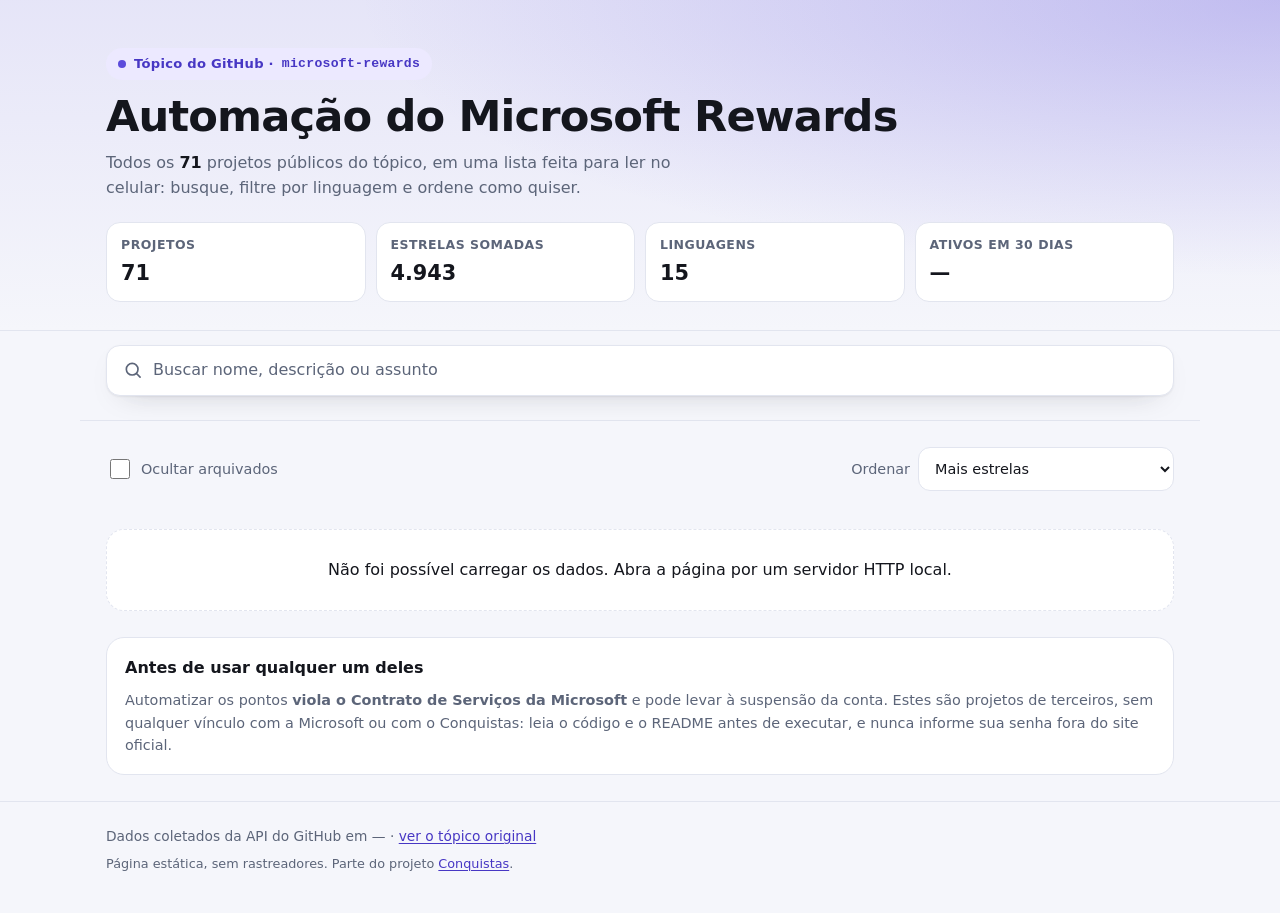
==== docs/index.html @ 49b172ff "feat(site): página mobile-first com os 71 projetos do tópico microsoft-rewards - lista completa com " ====
<!doctype html>
<html lang="pt-BR">
  <head>
    <meta charset="utf-8" />
    <meta name="viewport" content="width=device-width, initial-scale=1, viewport-fit=cover" />
    <meta name="color-scheme" content="light dark" />
    <meta name="theme-color" content="#5b4bdb" media="(prefers-color-scheme: light)" />
    <meta name="theme-color" content="#0e1017" media="(prefers-color-scheme: dark)" />
    <title>Microsoft Rewards no GitHub — 71 projetos para explorar</title>
    <meta
      name="description"
      content="Lista completa e pesquisável dos projetos públicos do tópico microsoft-rewards no GitHub. Filtre por linguagem, ordene por estrelas ou atualização e abra no celular."
    />
    <link rel="stylesheet" href="styles.css" />
    <link rel="icon" href="data:image/svg+xml,%3Csvg xmlns='http://www.w3.org/2000/svg' viewBox='0 0 100 100'%3E%3Ctext y='.9em' font-size='90'%3E%E2%AD%90%3C/text%3E%3C/svg%3E" />
  </head>
  <body>
    <a class="skip" href="#lista">Pular para a lista</a>

    <header class="hero">
      <div class="wrap">
        <p class="eyebrow">
          <span class="dot" aria-hidden="true"></span>
          Tópico do GitHub · <code>microsoft-rewards</code>
        </p>
        <h1>Automação do Microsoft&nbsp;Rewards</h1>
        <p class="lede">
          Todos os <strong id="repoTotal">71</strong> projetos públicos do tópico, em uma lista
          feita para ler no celular: busque, filtre por linguagem e ordene como quiser.
        </p>
        <dl class="stats" id="stats">
          <div><dt>Projetos</dt><dd id="statRepos">71</dd></div>
          <div><dt>Estrelas somadas</dt><dd id="statStars">4.943</dd></div>
          <div><dt>Linguagens</dt><dd id="statLangs">15</dd></div>
          <div><dt>Ativos em 30 dias</dt><dd id="statActive">—</dd></div>
        </dl>
      </div>
    </header>

    <main class="wrap">
      <section class="toolbar" aria-label="Busca e filtros">
        <label class="search" for="q">
          <svg viewBox="0 0 24 24" aria-hidden="true" class="icon">
            <circle cx="11" cy="11" r="7" />
            <path d="m16.5 16.5 4 4" />
          </svg>
          <input
            id="q"
            type="search"
            inputmode="search"
            autocomplete="off"
            placeholder="Buscar nome, descrição ou assunto"
            aria-describedby="count"
          />
        </label>

        <div class="chips" id="langChips" role="group" aria-label="Filtrar por linguagem"></div>
      </section>

      <section class="listhead" aria-label="Resultado e ordenação">
        <p id="count" class="count" aria-live="polite"></p>
        <div class="listhead-actions">
          <label class="toggle">
            <input type="checkbox" id="hideArchived" />
            <span>Ocultar arquivados</span>
          </label>
          <label class="sort">
            <span class="sort-label">Ordenar</span>
            <select id="sort">
              <option value="stars">Mais estrelas</option>
              <option value="updated">Atualizados há menos tempo</option>
              <option value="forks">Mais forks</option>
              <option value="name">Nome (A–Z)</option>
            </select>
          </label>
        </div>
      </section>

      <section id="lista" class="grid" aria-label="Repositórios"></section>

      <div id="empty" class="empty" hidden>
        <p class="empty-title">Nada encontrado com esses filtros.</p>
        <p class="empty-text">Tente outra palavra ou limpe os filtros para ver os 71 projetos.</p>
        <button type="button" id="clearFilters" class="btn">Limpar filtros</button>
      </div>

      <aside class="notice">
        <h2>Antes de usar qualquer um deles</h2>
        <p>
          Automatizar os pontos <strong>viola o Contrato de Serviços da Microsoft</strong> e pode
          levar à suspensão da conta. Estes são projetos de terceiros, sem qualquer vínculo com a
          Microsoft ou com o Conquistas: leia o código e o README antes de executar, e nunca informe
          sua senha fora do site oficial.
        </p>
      </aside>
    </main>

    <footer class="footer">
      <div class="wrap">
        <p>
          Dados coletados da API do GitHub em <time id="generatedAt">—</time> ·
          <a href="https://github.com/topics/microsoft-rewards" target="_blank" rel="noopener"
            >ver o tópico original</a
          >
        </p>
        <p class="footer-small">
          Página estática, sem rastreadores. Parte do projeto
          <a href="https://github.com/Sr-agente208/Conquistas-" target="_blank" rel="noopener"
            >Conquistas</a
          >.
        </p>
      </div>
    </footer>

    <script src="data/repos.js"></script>
    <script src="app.js"></script>
  </body>
</html>
---- docs/styles.css ----
/* ------------------------------------------------------------------ *
 * Conquistas — lista do tópico microsoft-rewards
 * Mobile-first, sem dependências, tema claro/escuro automático.
 * ------------------------------------------------------------------ */

:root {
  --bg: #f5f6fb;
  --surface: #ffffff;
  --surface-2: #eef0f7;
  --text: #14161d;
  --muted: #5c6579;
  --border: #e2e5ef;
  --accent: #5b4bdb;
  --accent-strong: #4737c4;
  --accent-soft: #ece9ff;
  --star: #c98a00;
  --danger-bg: #fdeaea;
  --danger-text: #9d2020;
  --shadow: 0 1px 2px rgb(20 22 29 / 6%), 0 10px 30px -18px rgb(20 22 29 / 35%);
  --radius: 18px;
  --wrap: 1120px;
}

@media (prefers-color-scheme: dark) {
  :root {
    --bg: #0d0f16;
    --surface: #161a24;
    --surface-2: #1e2330;
    --text: #eef1f7;
    --muted: #a2aabd;
    --border: #272d3c;
    --accent: #ab9dff;
    --accent-strong: #c3b8ff;
    --accent-soft: #242046;
    --star: #f0c05a;
    --danger-bg: #3a1d1d;
    --danger-text: #ffb4b4;
    --shadow: 0 1px 2px rgb(0 0 0 / 40%), 0 18px 40px -24px rgb(0 0 0 / 70%);
  }
}

*,
*::before,
*::after {
  box-sizing: border-box;
}

/* O atributo hidden precisa vencer display:grid/flex declarados adiante. */
[hidden] {
  display: none !important;
}

html {
  -webkit-text-size-adjust: 100%;
  scroll-behavior: smooth;
}

body {
  margin: 0;
  background: var(--bg);
  color: var(--text);
  font-family: system-ui, -apple-system, "Segoe UI", Roboto, "Helvetica Neue", Arial, sans-serif;
  font-size: 16px;
  line-height: 1.55;
  -webkit-font-smoothing: antialiased;
}

a {
  color: var(--accent-strong);
  text-underline-offset: 2px;
}

.wrap {
  width: 100%;
  max-width: var(--wrap);
  margin-inline: auto;
  padding-inline: 18px;
}

.skip {
  position: absolute;
  left: -999px;
  top: 8px;
  padding: 10px 16px;
  background: var(--surface);
  border-radius: 10px;
  z-index: 50;
}
.skip:focus {
  left: 12px;
}

:focus-visible {
  outline: 3px solid var(--accent);
  outline-offset: 2px;
  border-radius: 8px;
}

/* ---------------- hero ---------------- */
.hero {
  background:
    radial-gradient(120% 140% at 100% 0%, color-mix(in srgb, var(--accent) 26%, transparent), transparent 60%),
    linear-gradient(180deg, color-mix(in srgb, var(--accent) 10%, var(--bg)), var(--bg));
  padding: 34px 0 22px;
  border-bottom: 1px solid var(--border);
}

.eyebrow {
  display: inline-flex;
  align-items: center;
  gap: 8px;
  margin: 0 0 12px;
  padding: 6px 12px;
  font-size: 0.82rem;
  font-weight: 600;
  letter-spacing: 0.02em;
  color: var(--accent-strong);
  background: var(--accent-soft);
  border-radius: 999px;
}

.eyebrow code {
  font-size: 0.82rem;
  font-family: ui-monospace, SFMono-Regular, Menlo, Consolas, monospace;
}

.eyebrow .dot {
  width: 8px;
  height: 8px;
  border-radius: 50%;
  background: var(--accent);
}

.hero h1 {
  margin: 0 0 10px;
  font-size: clamp(1.75rem, 6vw, 2.7rem);
  line-height: 1.12;
  letter-spacing: -0.02em;
}

.lede {
  margin: 0;
  max-width: 58ch;
  color: var(--muted);
  font-size: 1rem;
}

.lede strong {
  color: var(--text);
}

.stats {
  display: grid;
  grid-template-columns: repeat(2, minmax(0, 1fr));
  gap: 10px;
  margin: 22px 0 0;
}

.stats > div {
  background: var(--surface);
  border: 1px solid var(--border);
  border-radius: 14px;
  padding: 12px 14px;
}

.stats dt {
  font-size: 0.78rem;
  font-weight: 600;
  text-transform: uppercase;
  letter-spacing: 0.04em;
  color: var(--muted);
}

.stats dd {
  margin: 2px 0 0;
  font-size: 1.3rem;
  font-weight: 700;
  font-variant-numeric: tabular-nums;
}

/* ---------------- toolbar ---------------- */
.toolbar {
  position: sticky;
  top: 0;
  z-index: 20;
  display: grid;
  gap: 10px;
  padding: 12px 0 10px;
  margin-inline: -18px;
  padding-inline: 18px;
  background: color-mix(in srgb, var(--bg) 88%, transparent);
  backdrop-filter: blur(12px);
  -webkit-backdrop-filter: blur(12px);
  border-bottom: 1px solid var(--border);
}

.search {
  display: flex;
  align-items: center;
  gap: 10px;
  min-height: 50px;
  padding: 0 16px;
  background: var(--surface);
  border: 1px solid var(--border);
  border-radius: 14px;
  box-shadow: var(--shadow);
}

.search:focus-within {
  border-color: var(--accent);
  outline: 3px solid color-mix(in srgb, var(--accent) 25%, transparent);
}

.icon {
  width: 20px;
  height: 20px;
  flex: none;
  fill: none;
  stroke: var(--muted);
  stroke-width: 2;
  stroke-linecap: round;
}

.search input {
  flex: 1;
  min-width: 0;
  border: 0;
  background: transparent;
  color: var(--text);
  font: inherit;
  padding: 12px 0;
}
.search input::placeholder {
  color: var(--muted);
}
.search input:focus {
  outline: none;
}

.chips {
  display: flex;
  gap: 8px;
  overflow-x: auto;
  padding-bottom: 2px;
  scrollbar-width: none;
  -webkit-overflow-scrolling: touch;
}
.chips::-webkit-scrollbar {
  display: none;
}

.chip {
  flex: none;
  min-height: 42px;
  padding: 8px 14px;
  border: 1px solid var(--border);
  border-radius: 999px;
  background: var(--surface);
  color: var(--text);
  font: inherit;
  font-size: 0.9rem;
  cursor: pointer;
  white-space: nowrap;
}

.chip[aria-pressed="true"] {
  background: var(--accent);
  border-color: var(--accent);
  color: #fff;
  font-weight: 600;
}

.chip .lang-count {
  opacity: 0.72;
  font-variant-numeric: tabular-nums;
}

/* ---------------- list head ---------------- */
.listhead {
  display: grid;
  gap: 10px;
  padding: 16px 0 12px;
}

.count {
  margin: 0;
  font-size: 0.92rem;
  color: var(--muted);
  font-variant-numeric: tabular-nums;
}

.listhead-actions {
  display: flex;
  flex-wrap: wrap;
  align-items: center;
  gap: 10px 16px;
  justify-content: space-between;
}

.toggle {
  display: inline-flex;
  align-items: center;
  gap: 8px;
  min-height: 44px;
  font-size: 0.9rem;
  color: var(--muted);
  cursor: pointer;
}

.toggle input {
  width: 20px;
  height: 20px;
  accent-color: var(--accent);
}

.sort {
  display: inline-flex;
  align-items: center;
  gap: 8px;
  font-size: 0.9rem;
  color: var(--muted);
}

.sort select {
  min-height: 44px;
  max-width: 62vw;
  padding: 8px 12px;
  font: inherit;
  font-size: 0.9rem;
  color: var(--text);
  background: var(--surface);
  border: 1px solid var(--border);
  border-radius: 12px;
}

/* ---------------- cards ---------------- */
.grid {
  display: grid;
  grid-template-columns: 1fr;
  gap: 12px;
  padding-bottom: 8px;
  /* evita que a barra fixa cubra o início da lista ao pular para ela */
  scroll-margin-top: 128px;
}

.card {
  position: relative;
  display: flex;
  flex-direction: column;
  gap: 10px;
  padding: 16px;
  background: var(--surface);
  border: 1px solid var(--border);
  border-radius: var(--radius);
  box-shadow: var(--shadow);
  color: inherit;
  text-decoration: none;
  transition: transform 0.15s ease, border-color 0.15s ease;
}

.card:hover {
  border-color: color-mix(in srgb, var(--accent) 50%, var(--border));
}

.card:active {
  transform: scale(0.995);
}

.card-head {
  display: flex;
  align-items: center;
  gap: 10px;
}

.avatar {
  width: 30px;
  height: 30px;
  border-radius: 50%;
  background: var(--surface-2);
  flex: none;
}

.titles {
  min-width: 0;
  flex: 1;
}

.repo {
  margin: 0;
  font-size: 1.02rem;
  line-height: 1.3;
  letter-spacing: -0.01em;
  overflow-wrap: anywhere;
}

.owner {
  margin: 0;
  font-size: 0.82rem;
  color: var(--muted);
  overflow-wrap: anywhere;
}

.rank {
  flex: none;
  min-width: 34px;
  text-align: center;
  padding: 2px 6px;
  font-size: 0.75rem;
  font-weight: 700;
  font-variant-numeric: tabular-nums;
  color: var(--muted);
  background: var(--surface-2);
  border-radius: 8px;
}

.desc {
  margin: 0;
  font-size: 0.94rem;
  color: var(--muted);
  display: -webkit-box;
  -webkit-line-clamp: 3;
  -webkit-box-orient: vertical;
  overflow: hidden;
  overflow-wrap: anywhere;
}

.desc.is-empty {
  font-style: italic;
}

.topics {
  display: flex;
  flex-wrap: wrap;
  gap: 6px;
  margin: 0;
  padding: 0;
  list-style: none;
}

.topic {
  padding: 3px 9px;
  font-size: 0.74rem;
  color: var(--accent-strong);
  background: var(--accent-soft);
  border-radius: 999px;
  overflow-wrap: anywhere;
}

.card-meta {
  display: flex;
  flex-wrap: wrap;
  align-items: center;
  gap: 6px 12px;
  font-size: 0.82rem;
  color: var(--muted);
  font-variant-numeric: tabular-nums;
}

.metric {
  display: inline-flex;
  align-items: center;
  gap: 4px;
}

.metric svg {
  width: 15px;
  height: 15px;
  fill: none;
  stroke: currentColor;
  stroke-width: 1.8;
  stroke-linecap: round;
  stroke-linejoin: round;
}

.metric.stars {
  color: var(--star);
  font-weight: 600;
}

.lang {
  display: inline-flex;
  align-items: center;
  gap: 6px;
}

.lang-dot {
  width: 10px;
  height: 10px;
  border-radius: 50%;
  background: var(--muted);
  flex: none;
}

.badge {
  padding: 2px 9px;
  font-size: 0.72rem;
  font-weight: 700;
  letter-spacing: 0.02em;
  text-transform: uppercase;
  color: var(--danger-text);
  background: var(--danger-bg);
  border-radius: 999px;
}

.card-foot {
  display: flex;
  align-items: center;
  justify-content: space-between;
  gap: 10px;
  margin-top: 2px;
  padding-top: 10px;
  border-top: 1px solid var(--border);
}

.updated {
  font-size: 0.8rem;
  color: var(--muted);
}

.cta {
  display: inline-flex;
  align-items: center;
  gap: 6px;
  min-height: 40px;
  padding: 8px 12px;
  font-size: 0.86rem;
  font-weight: 600;
  color: var(--accent-strong);
  background: var(--accent-soft);
  border-radius: 10px;
  white-space: nowrap;
}

.cta svg {
  width: 15px;
  height: 15px;
  fill: none;
  stroke: currentColor;
  stroke-width: 2;
  stroke-linecap: round;
  stroke-linejoin: round;
}

/* ---------------- empty / notice ---------------- */
.empty {
  margin: 26px 0;
  padding: 28px 20px;
  text-align: center;
  background: var(--surface);
  border: 1px dashed var(--border);
  border-radius: var(--radius);
}

.empty-title {
  margin: 0 0 6px;
  font-weight: 700;
}

.empty-text {
  margin: 0 0 16px;
  color: var(--muted);
}

.btn {
  min-height: 46px;
  padding: 10px 18px;
  font: inherit;
  font-weight: 600;
  color: #fff;
  background: var(--accent);
  border: 0;
  border-radius: 12px;
  cursor: pointer;
}

.notice {
  margin: 26px 0 8px;
  padding: 18px;
  background: var(--surface);
  border: 1px solid var(--border);
  border-radius: var(--radius);
}

.notice h2 {
  margin: 0 0 8px;
  font-size: 1rem;
}

.notice p {
  margin: 0;
  font-size: 0.9rem;
  color: var(--muted);
}

/* ---------------- footer ---------------- */
.footer {
  margin-top: 26px;
  padding: 24px 0 34px;
  border-top: 1px solid var(--border);
  font-size: 0.86rem;
  color: var(--muted);
}

.footer p {
  margin: 0 0 6px;
}

.footer-small {
  font-size: 0.8rem;
}

/* ---------------- telas maiores ---------------- */
@media (min-width: 620px) {
  .grid {
    grid-template-columns: repeat(2, minmax(0, 1fr));
    gap: 14px;
  }

  .stats {
    grid-template-columns: repeat(4, minmax(0, 1fr));
  }

  .hero {
    padding: 48px 0 28px;
  }

  .toolbar {
    padding: 14px 0 12px;
  }
}

@media (min-width: 980px) {
  .grid {
    grid-template-columns: repeat(3, minmax(0, 1fr));
  }

  .wrap {
    padding-inline: 26px;
  }

  .toolbar {
    margin-inline: -26px;
    padding-inline: 26px;
  }
}

@media (prefers-reduced-motion: reduce) {
  html {
    scroll-behavior: auto;
  }
  .card {
    transition: none;
  }
}
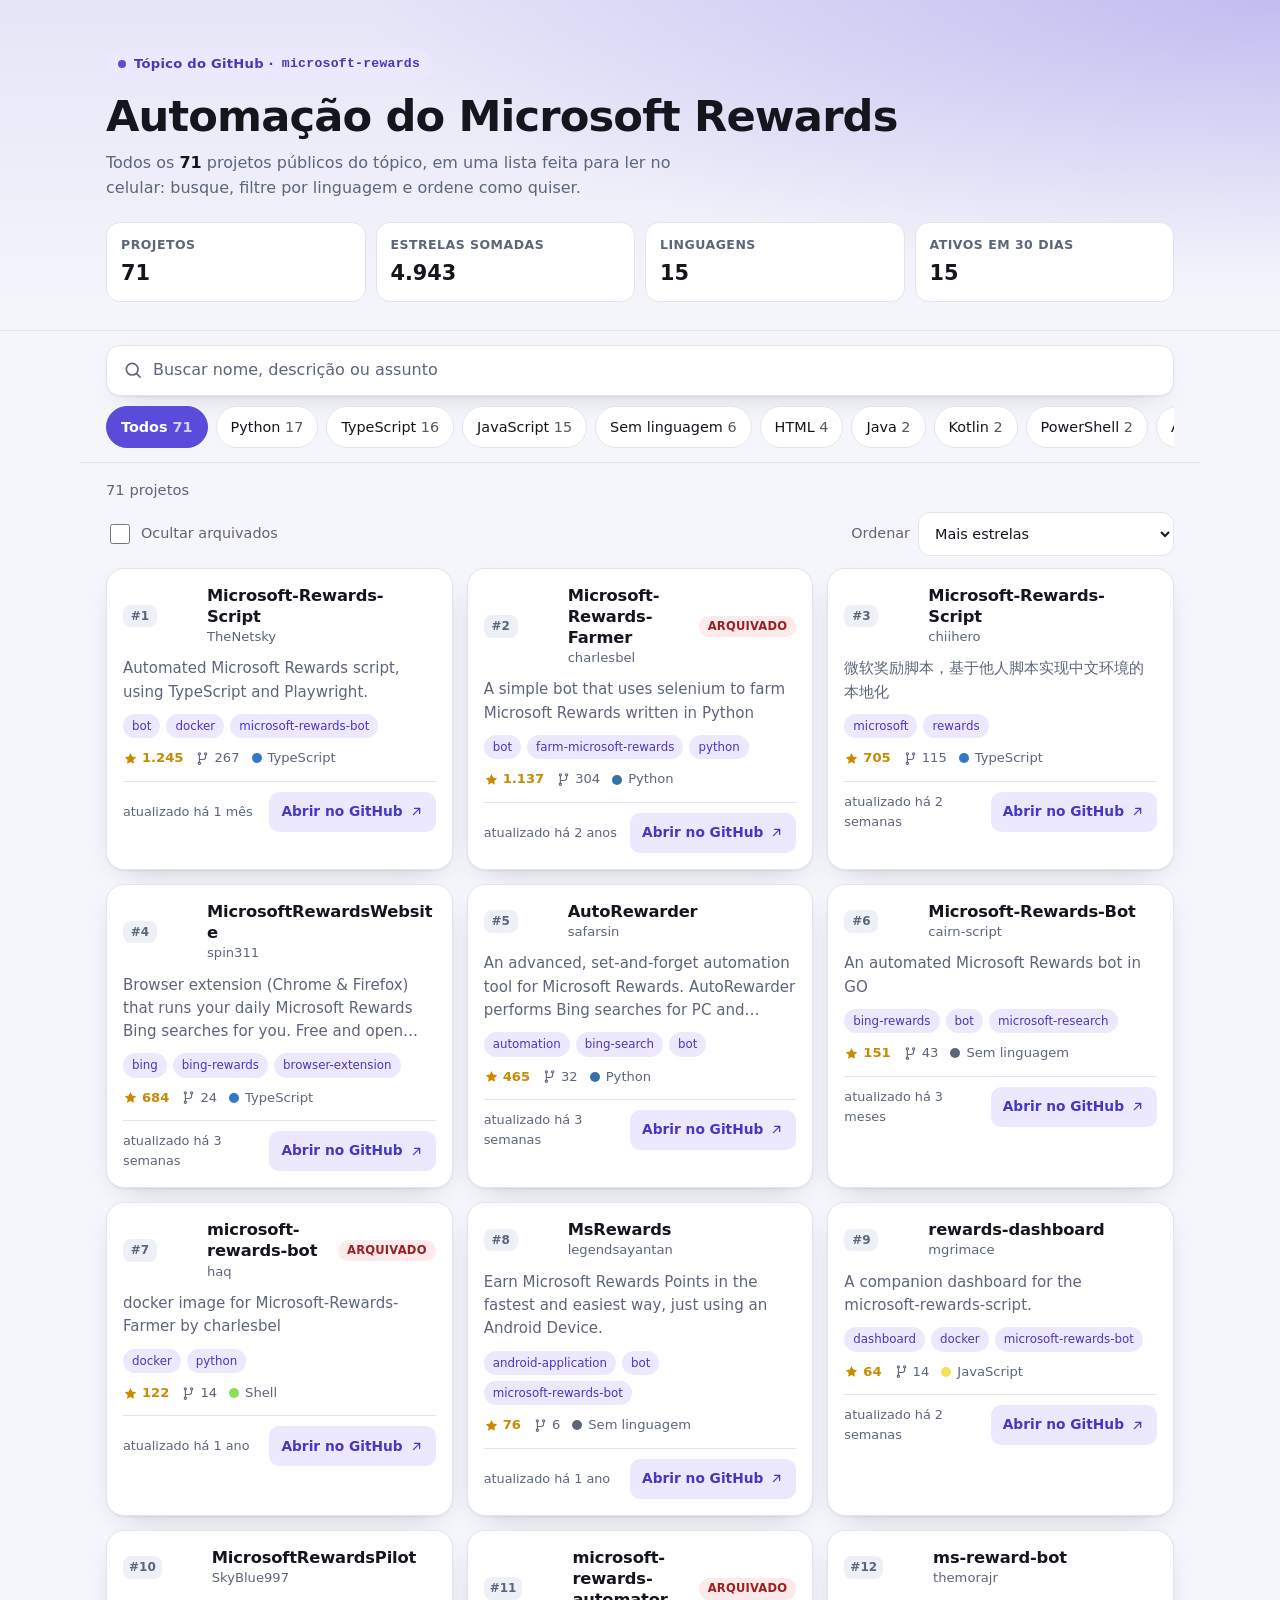
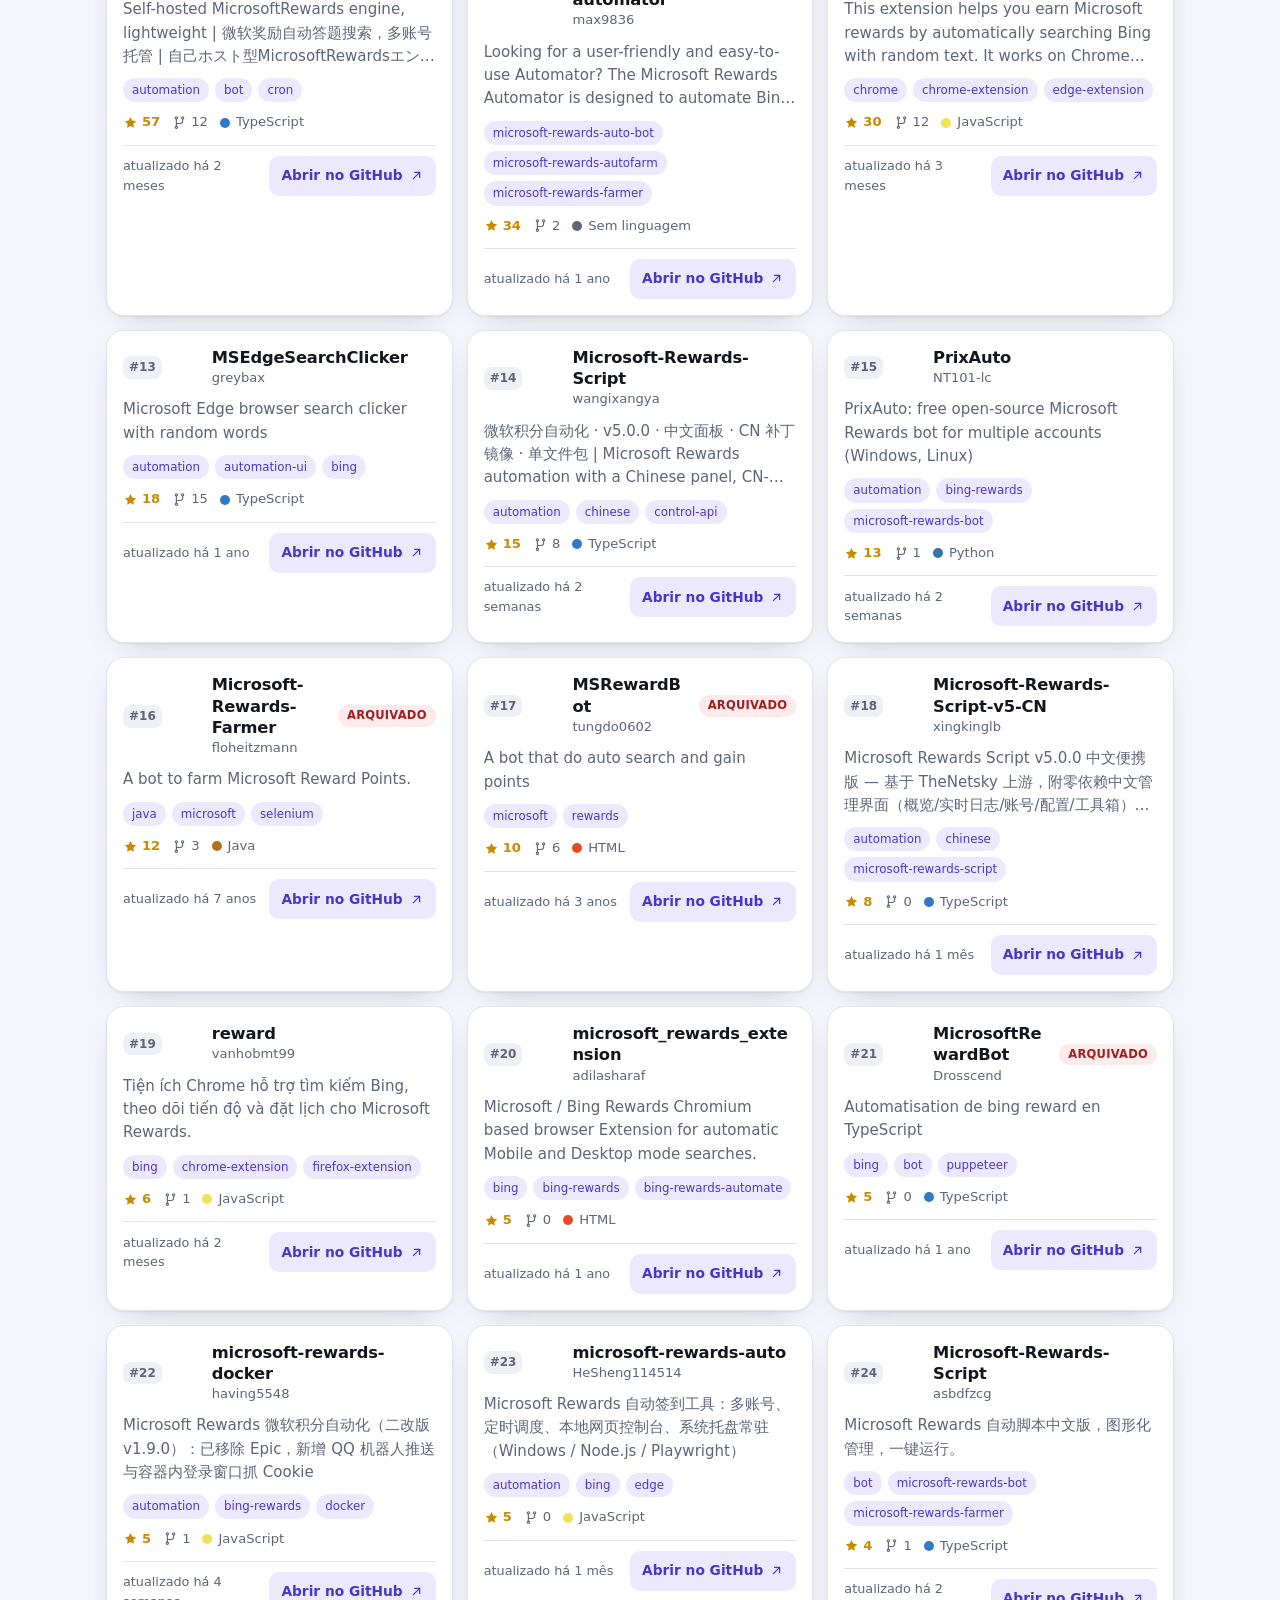
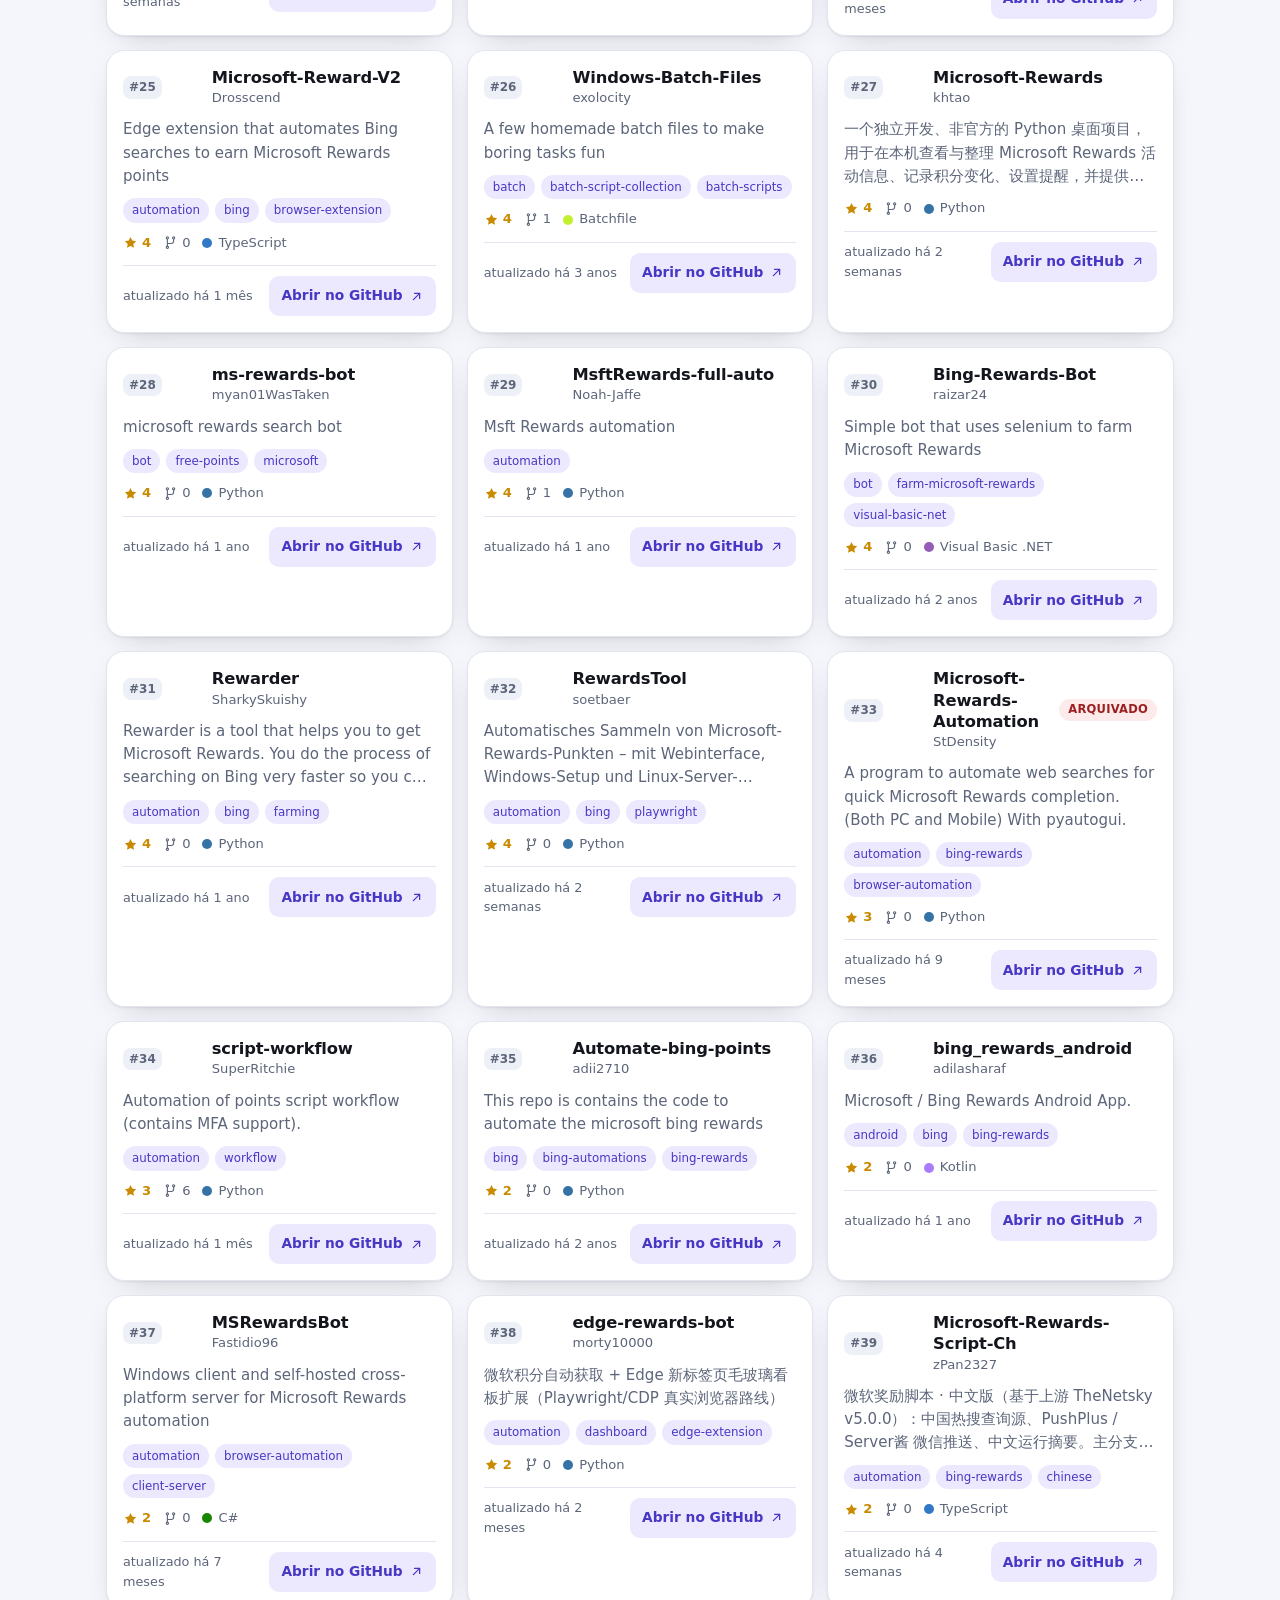
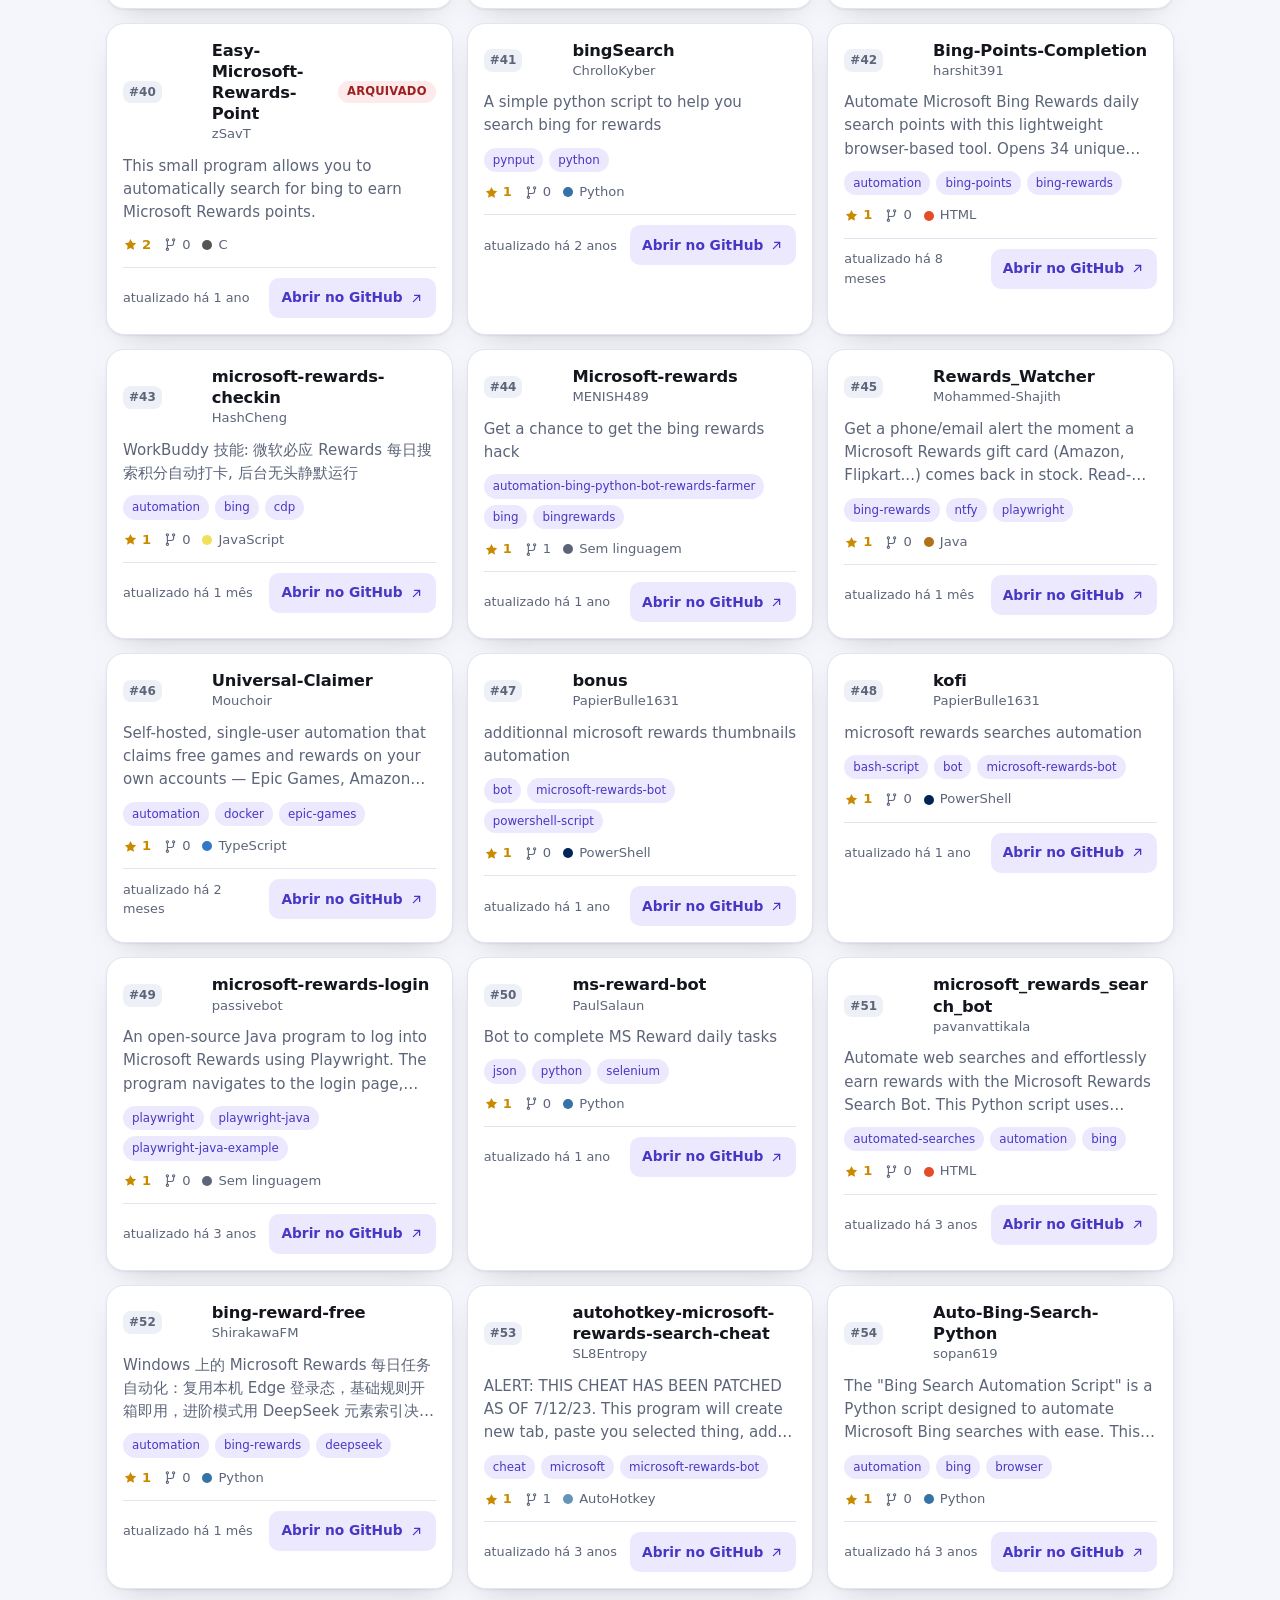
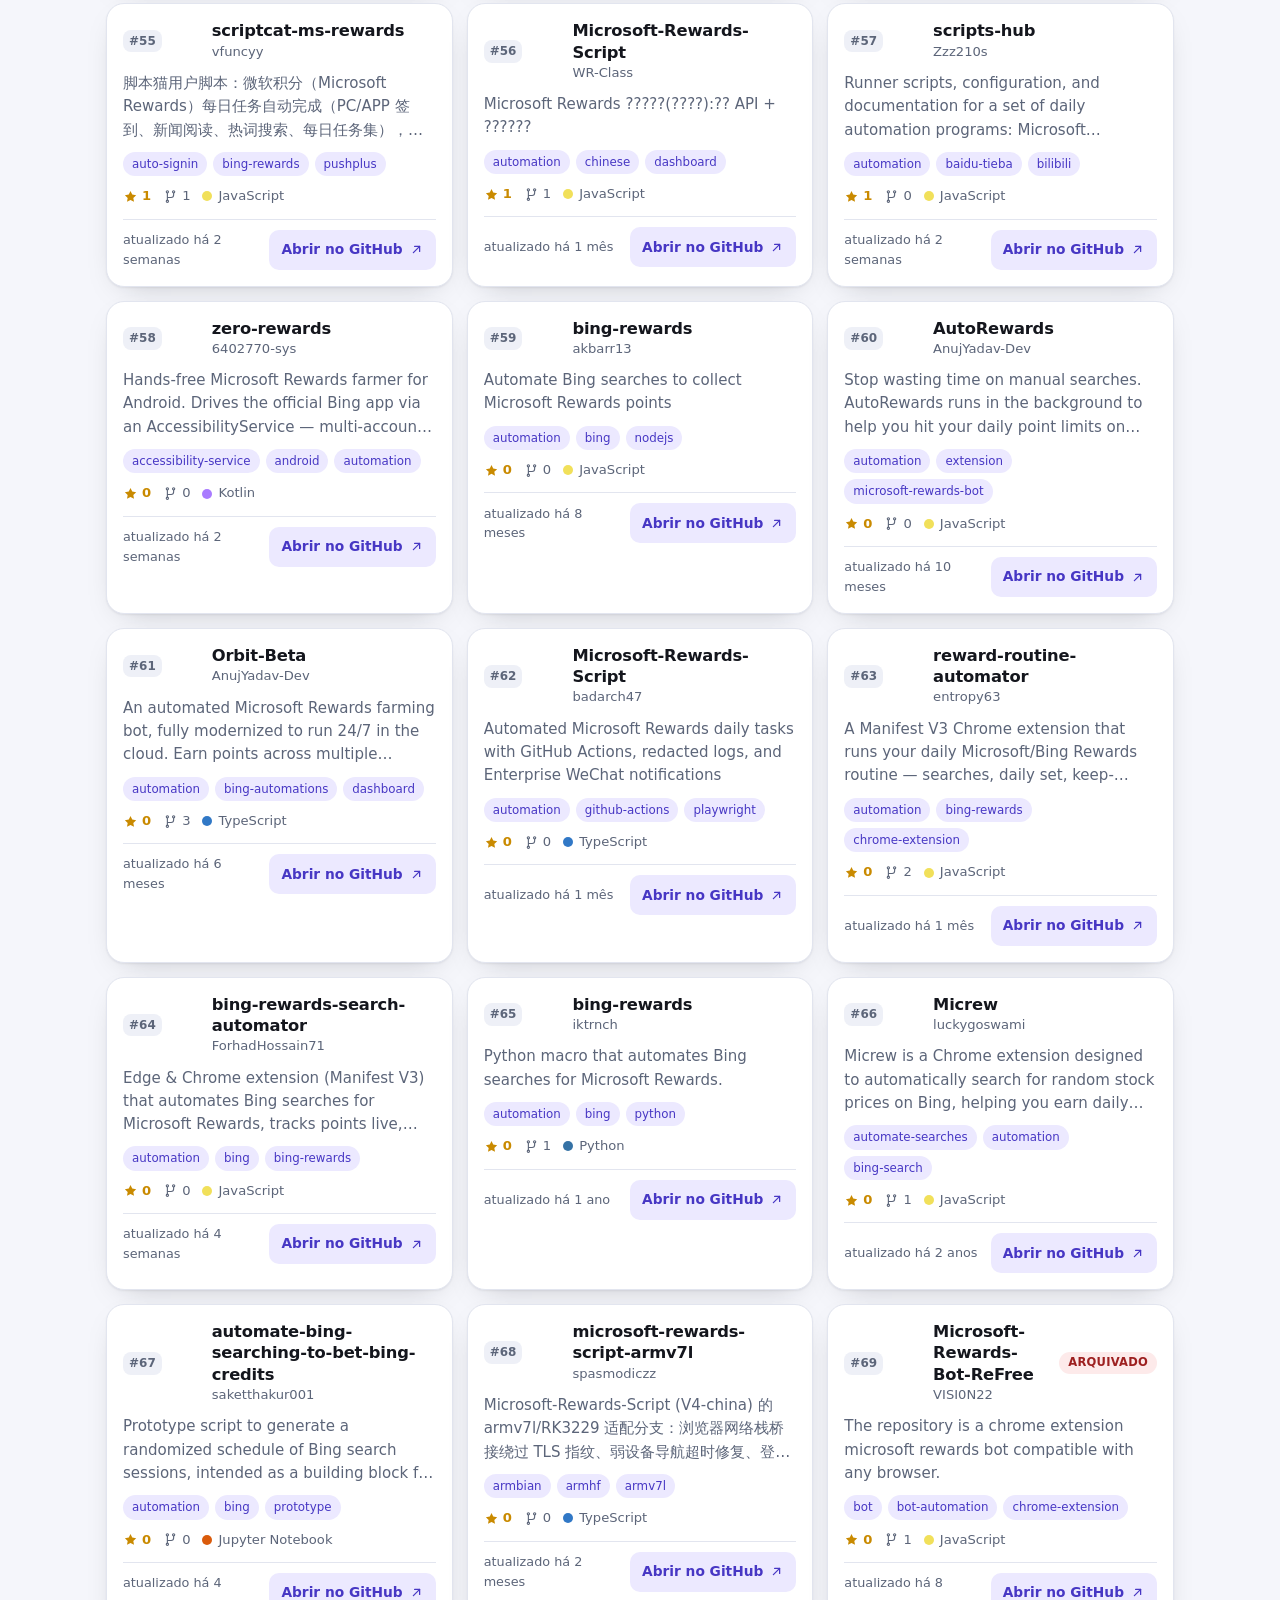
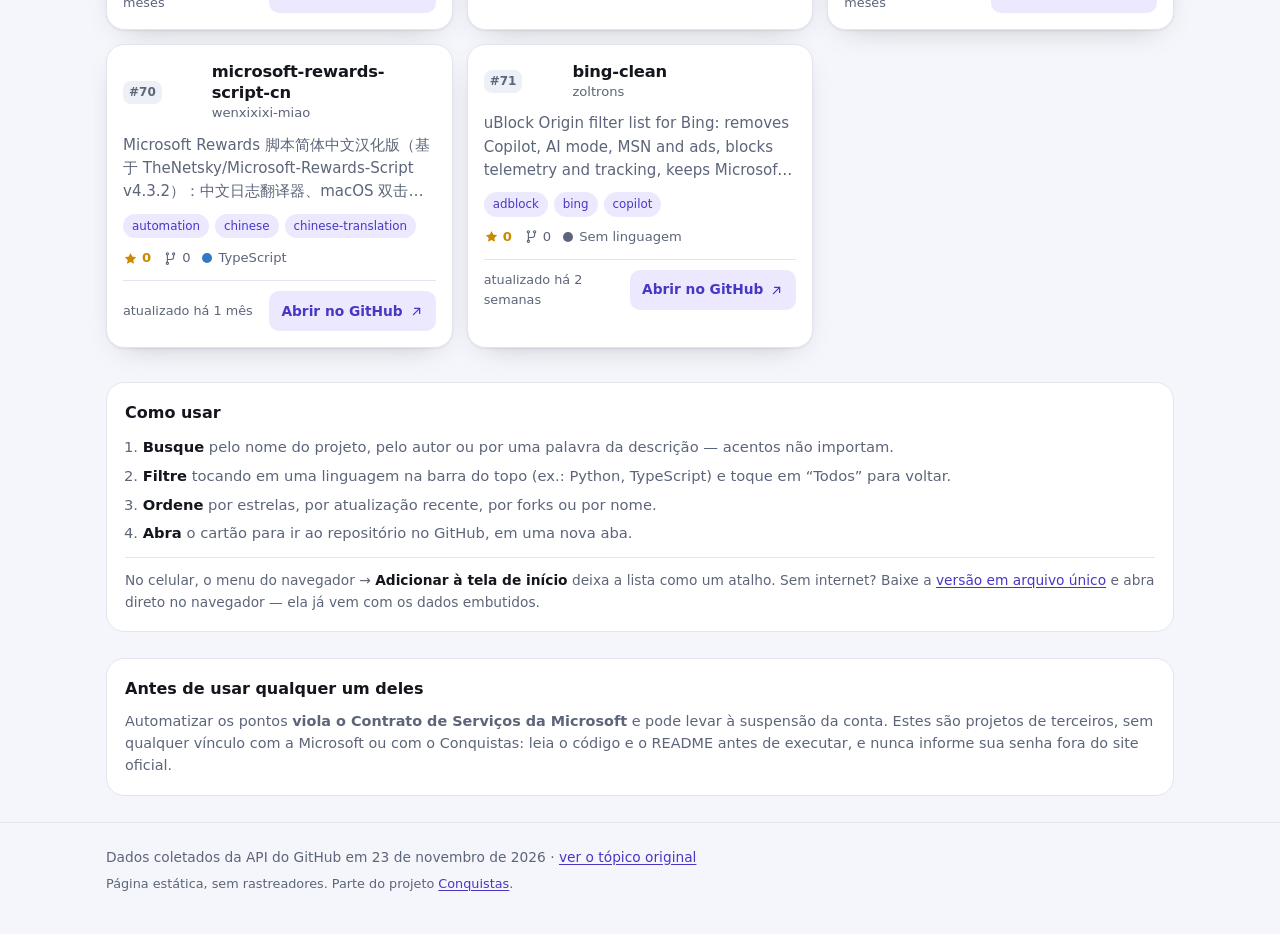
==== commit c81e64f3: "feat(site): guia "Como usar" e versão offline em arquivo único - seção de instruções na própria pági" ====
--- a/docs/index.html
+++ b/docs/index.html
@@ -84,6 +84,23 @@
         <button type="button" id="clearFilters" class="btn">Limpar filtros</button>
       </div>
 
+
+      <aside class="howto" aria-labelledby="howto-title">
+        <h2 id="howto-title">Como usar</h2>
+        <ol>
+          <li><strong>Busque</strong> pelo nome do projeto, pelo autor ou por uma palavra da descrição — acentos não importam.</li>
+          <li><strong>Filtre</strong> tocando em uma linguagem na barra do topo (ex.: Python, TypeScript) e toque em “Todos” para voltar.</li>
+          <li><strong>Ordene</strong> por estrelas, por atualização recente, por forks ou por nome.</li>
+          <li><strong>Abra</strong> o cartão para ir ao repositório no GitHub, em uma nova aba.</li>
+        </ol>
+        <p class="howto-extra">
+          No celular, o menu do navegador → <em>Adicionar à tela de início</em> deixa a lista como um
+          atalho. Sem internet? Baixe a
+          <a href="projetos-offline.html" download>versão em arquivo único</a> e abra direto no
+          navegador — ela já vem com os dados embutidos.
+        </p>
+      </aside>
+
       <aside class="notice">
         <h2>Antes de usar qualquer um deles</h2>
         <p>
--- a/docs/styles.css
+++ b/docs/styles.css
@@ -541,6 +541,50 @@
   stroke-linejoin: round;
 }
 
+
+/* ---------------- como usar ---------------- */
+.howto {
+  margin: 26px 0 0;
+  padding: 18px;
+  background: var(--surface);
+  border: 1px solid var(--border);
+  border-radius: var(--radius);
+}
+
+.howto h2 {
+  margin: 0 0 10px;
+  font-size: 1rem;
+}
+
+.howto ol {
+  margin: 0;
+  padding-left: 1.2em;
+  font-size: 0.92rem;
+  color: var(--muted);
+}
+
+.howto ol li {
+  margin-bottom: 6px;
+}
+
+.howto ol li strong {
+  color: var(--text);
+}
+
+.howto-extra {
+  margin: 12px 0 0;
+  padding-top: 12px;
+  border-top: 1px solid var(--border);
+  font-size: 0.86rem;
+  color: var(--muted);
+}
+
+.howto-extra em {
+  font-style: normal;
+  font-weight: 600;
+  color: var(--text);
+}
+
 /* ---------------- empty / notice ---------------- */
 .empty {
   margin: 26px 0;
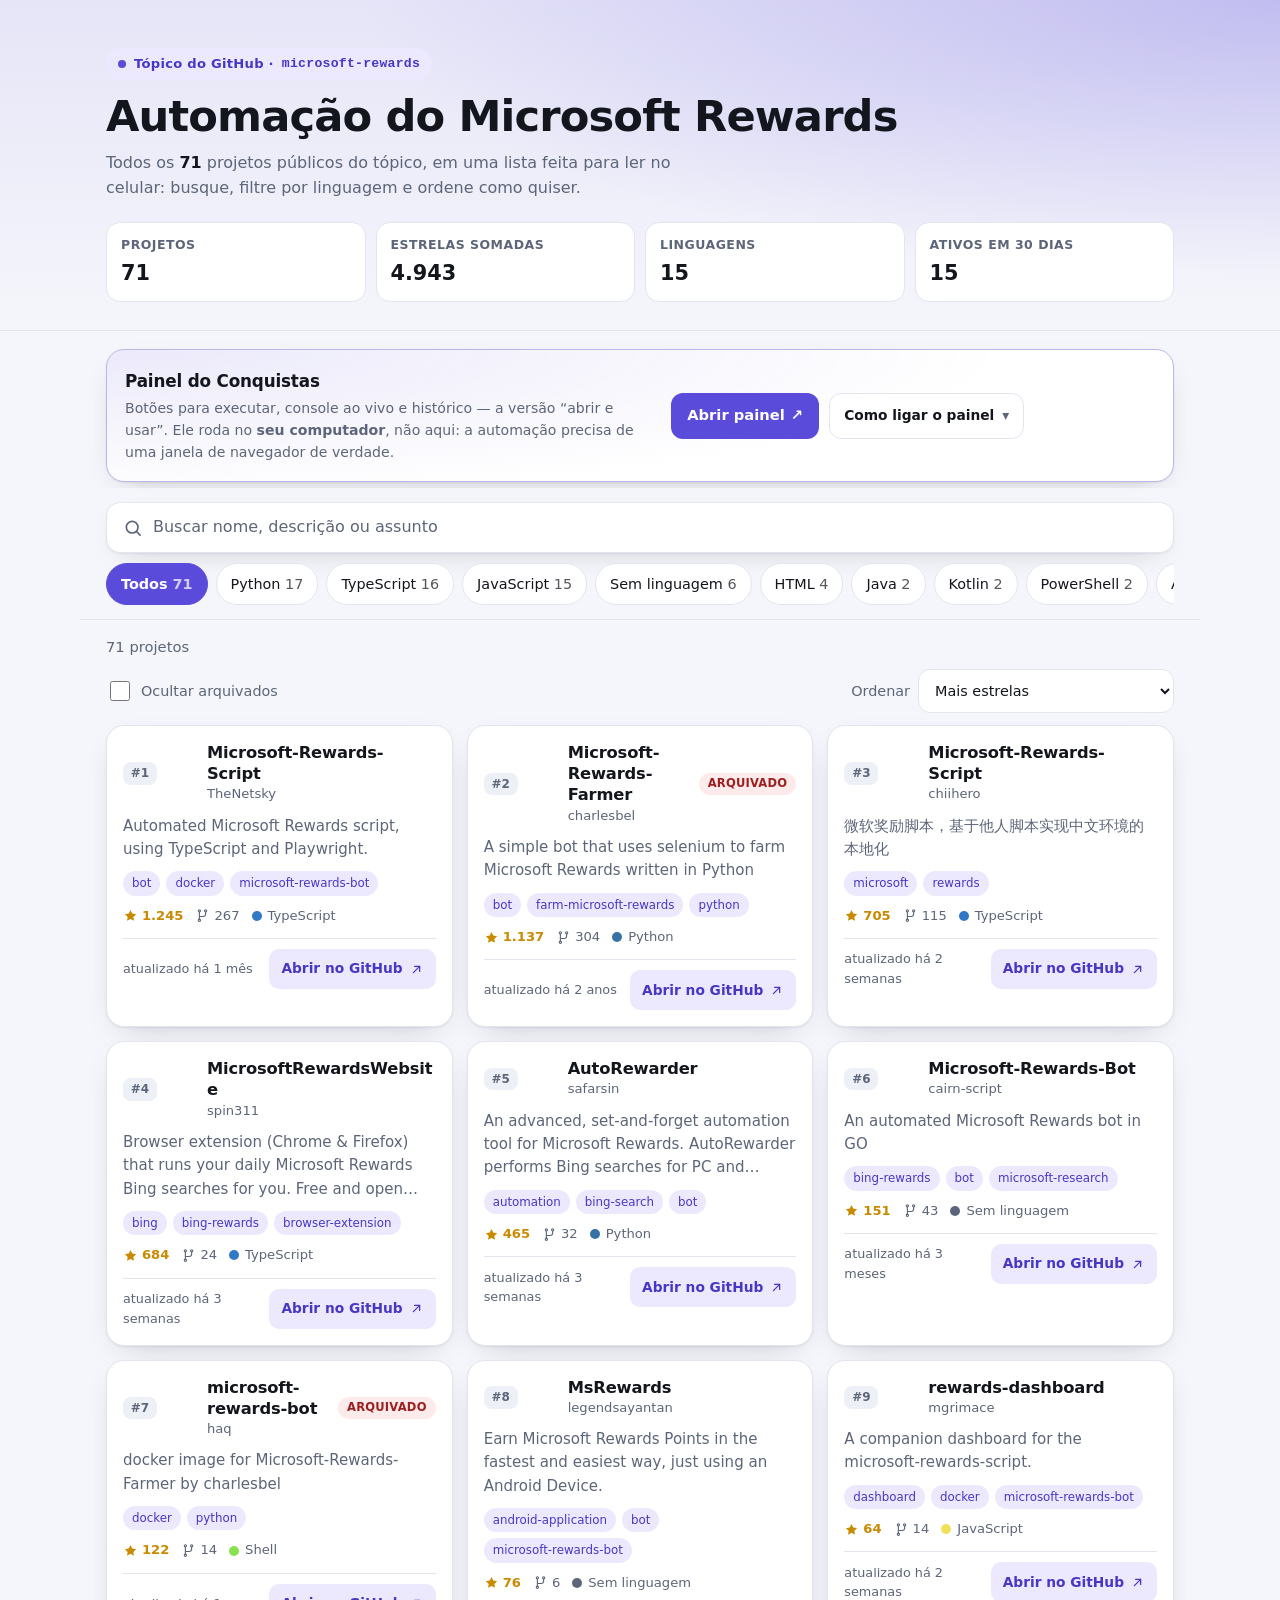
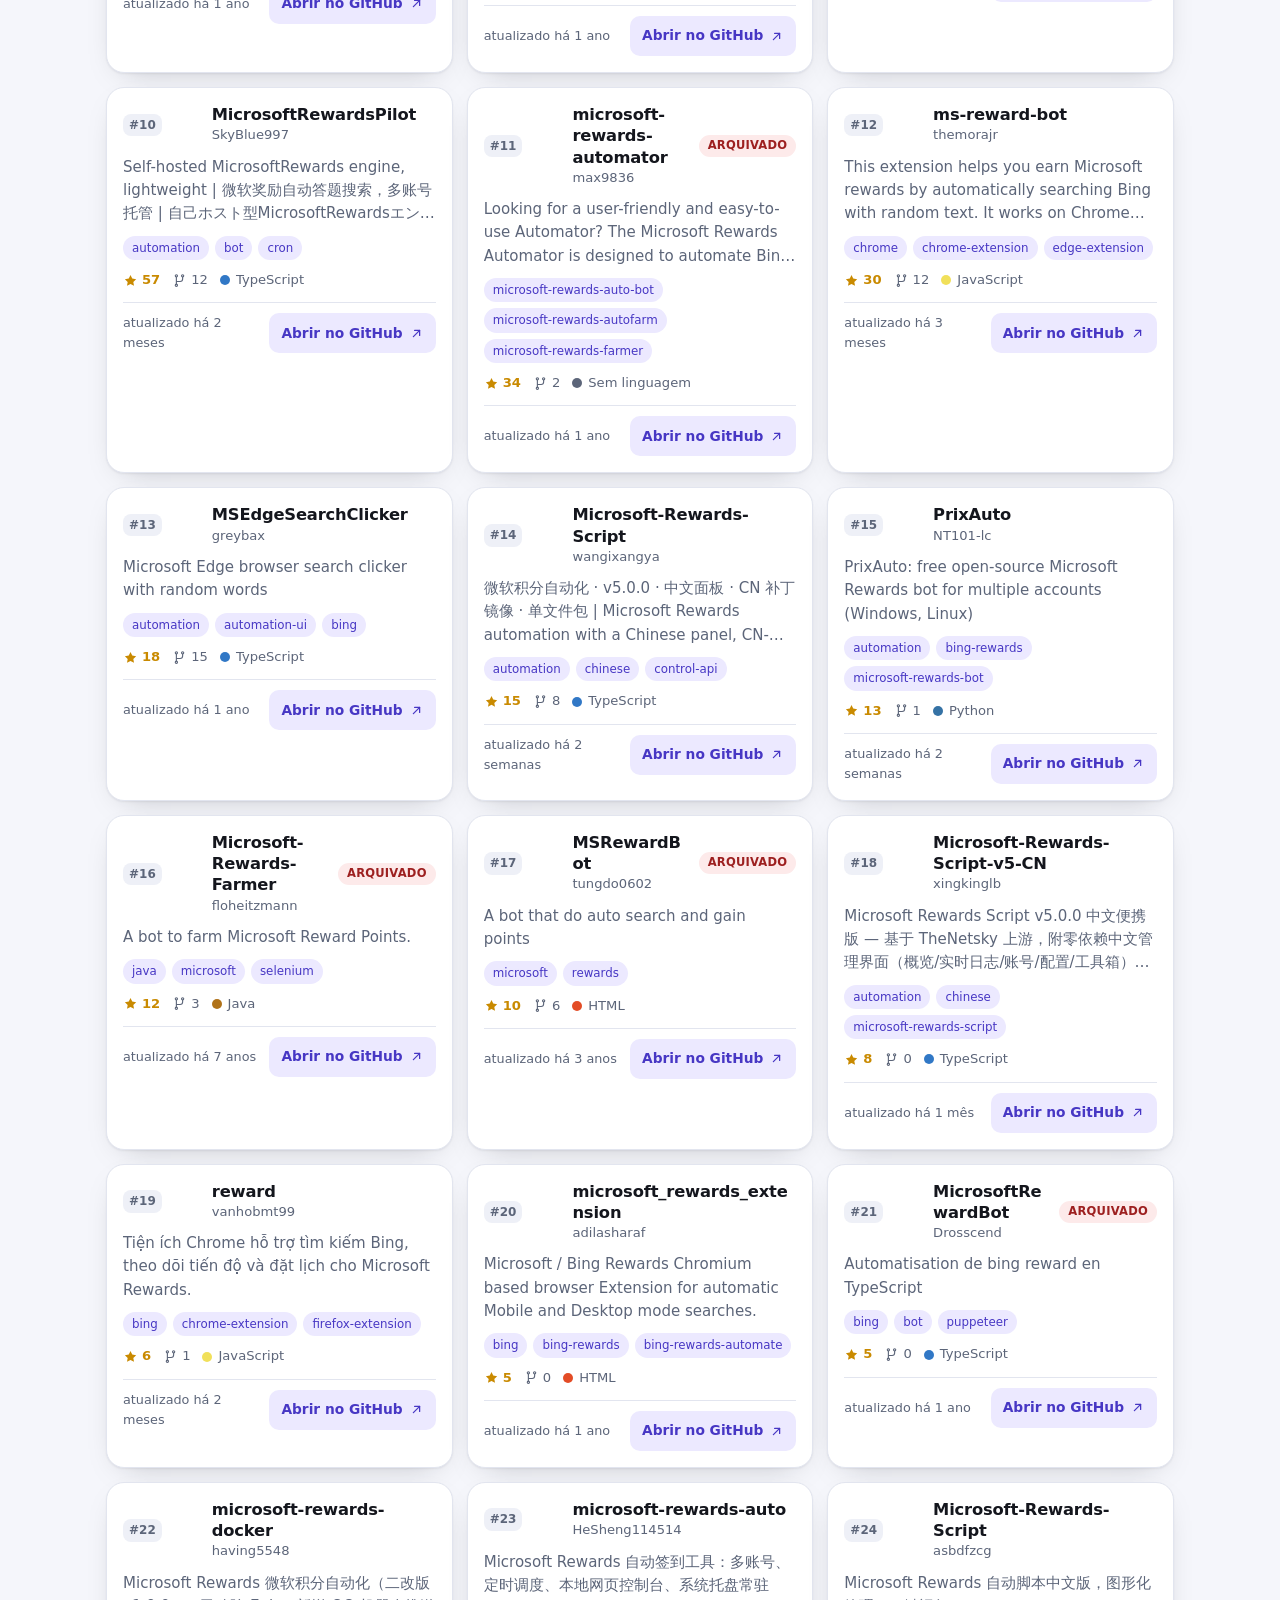
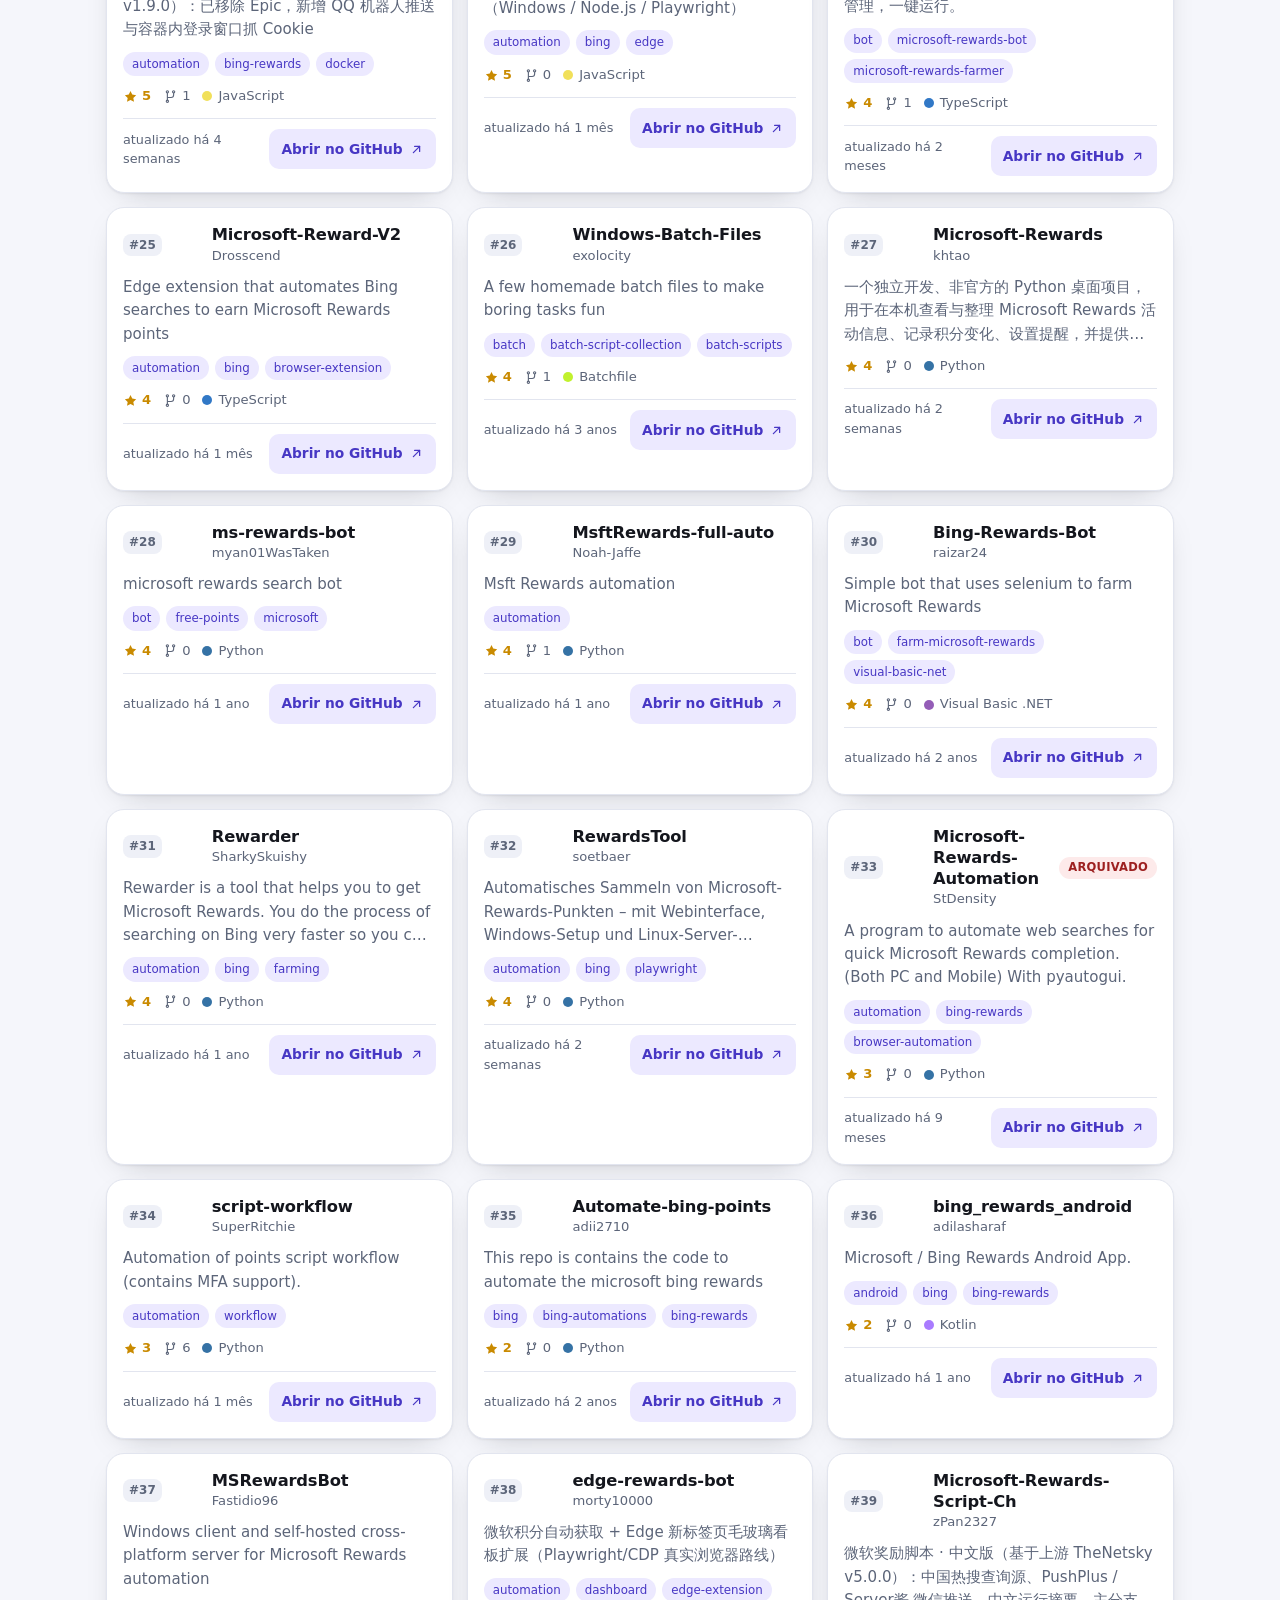
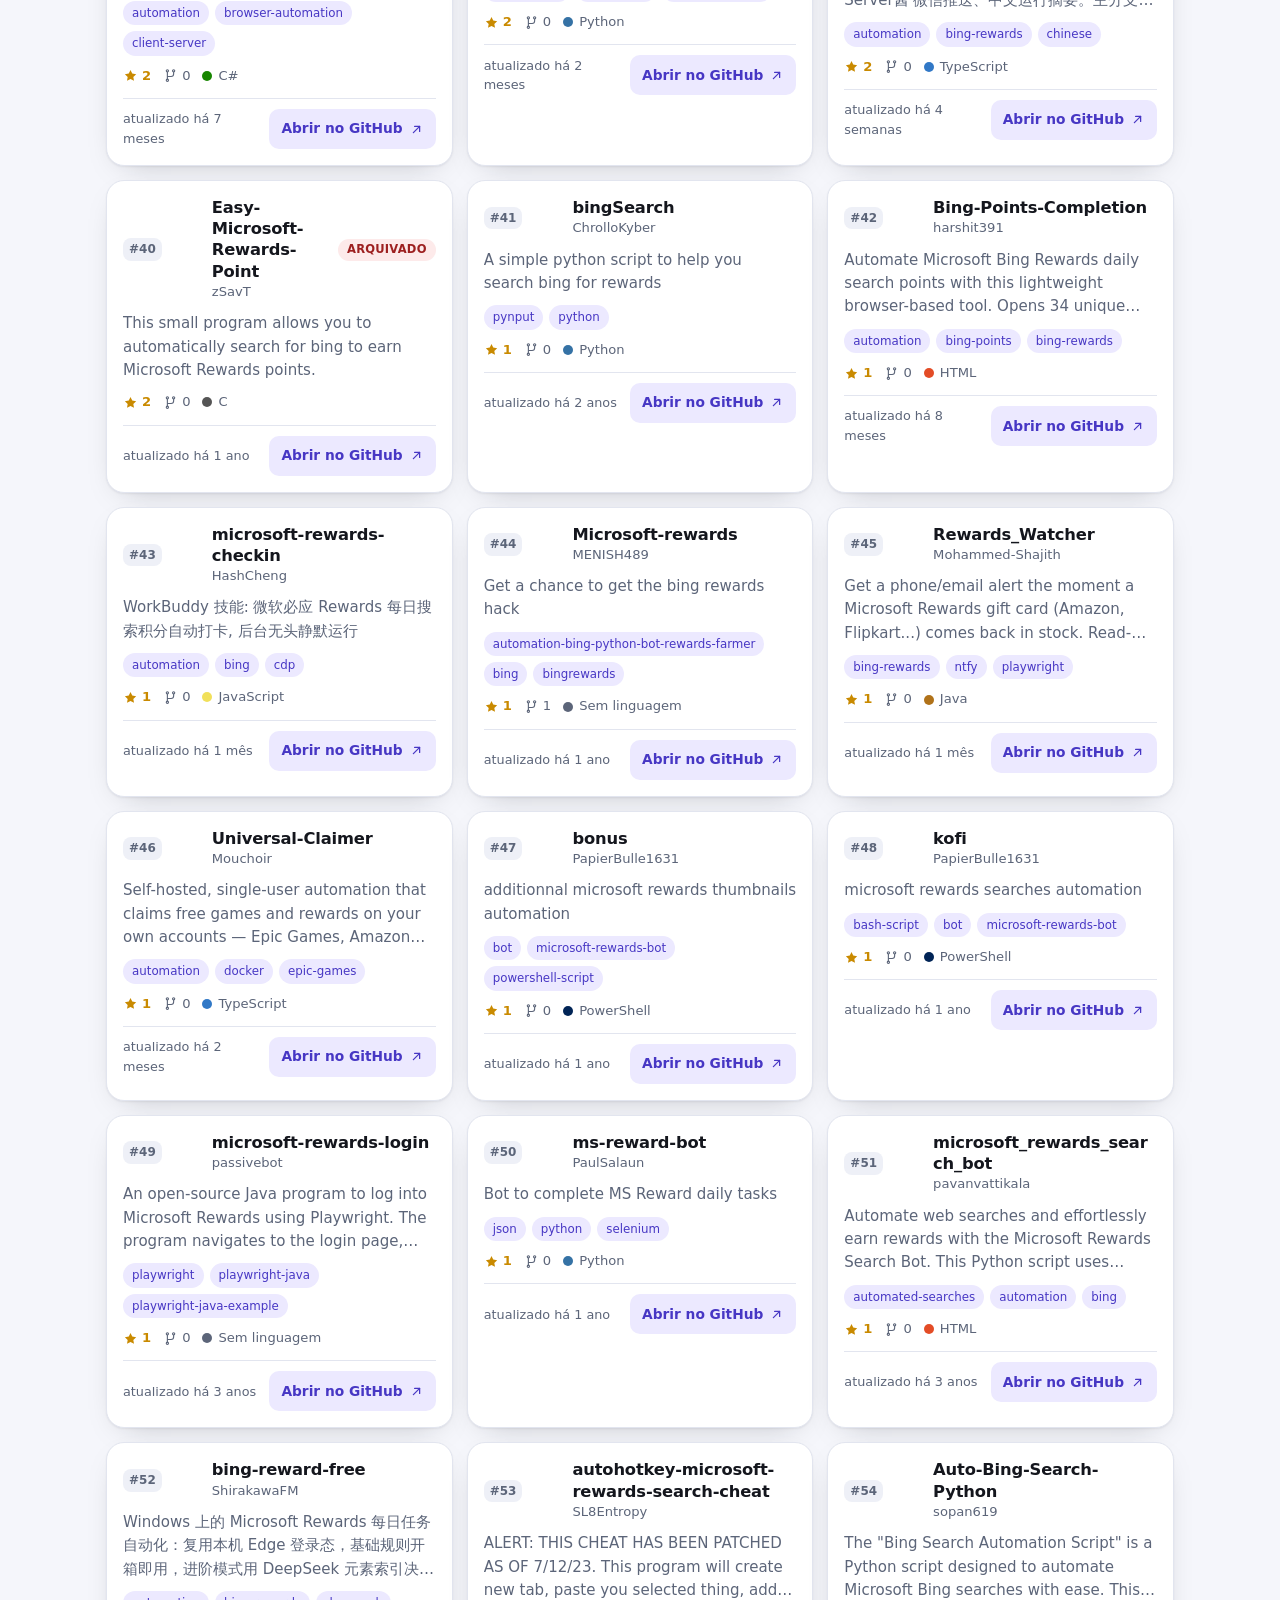
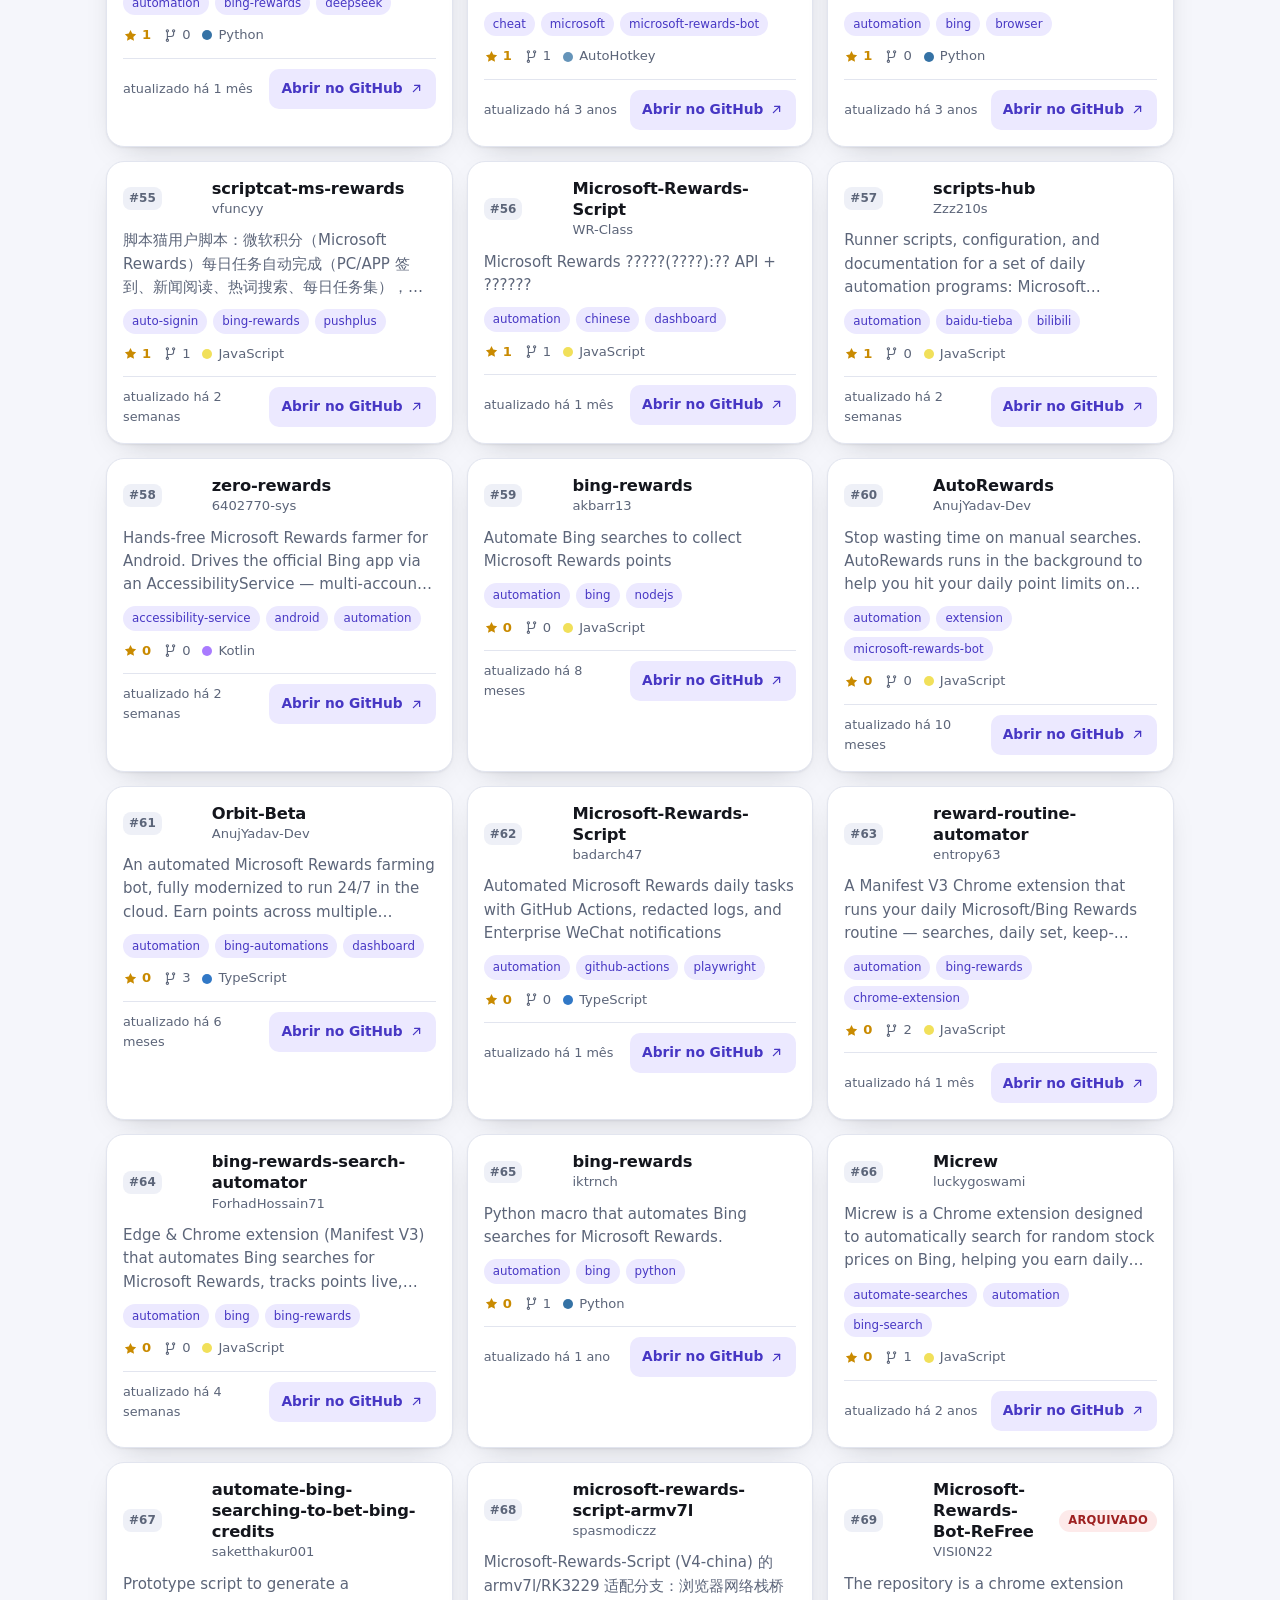
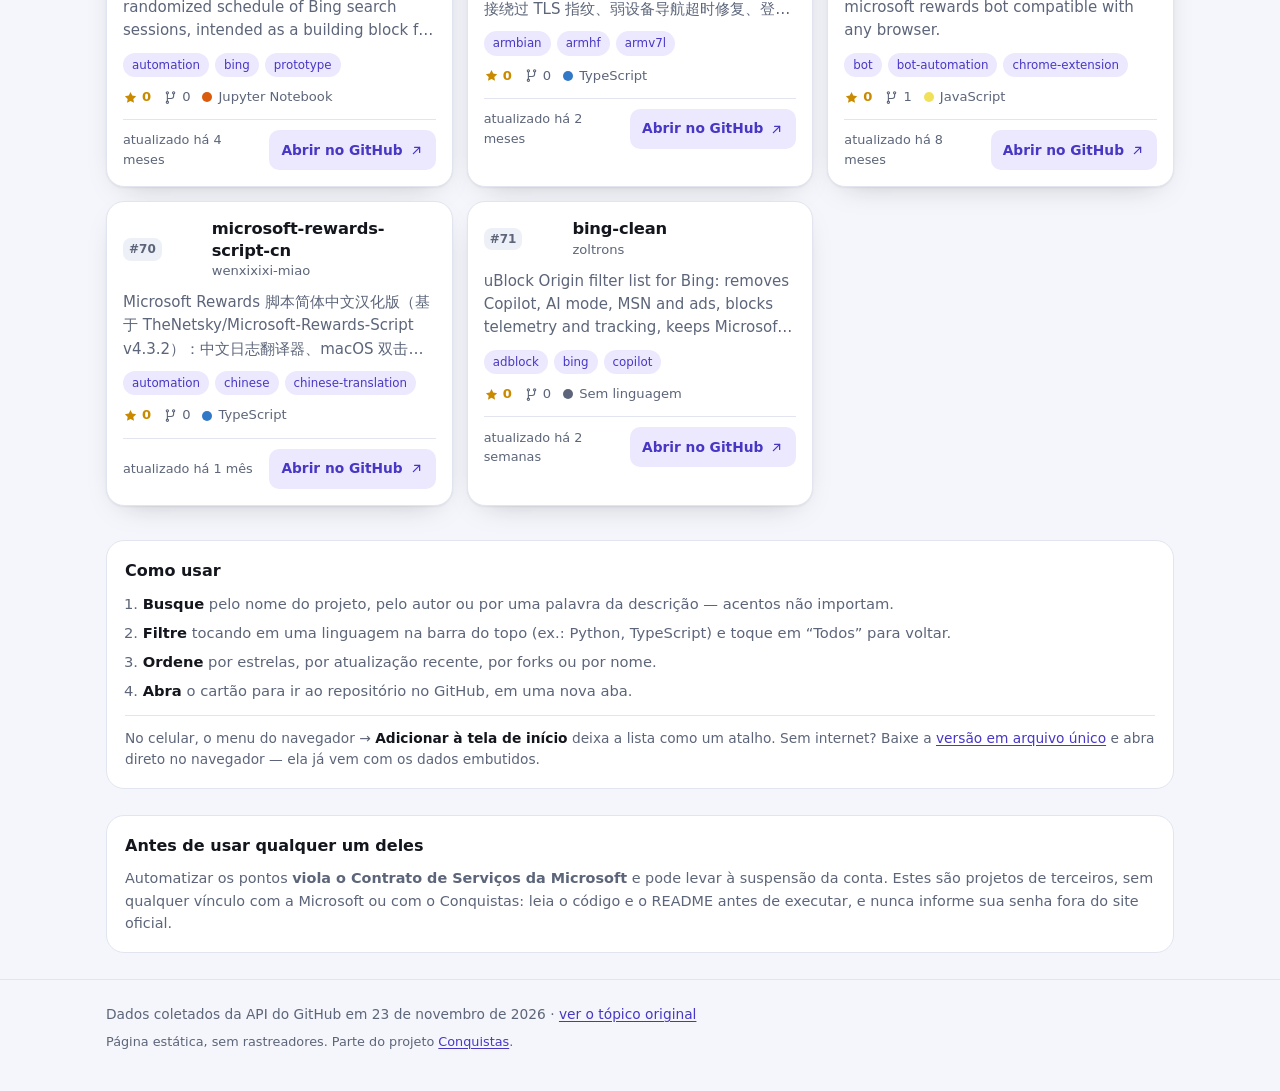
==== commit ed6dfca4: "feat(site): cartao do painel com botao e instrucoes - secao 'Painel do Conquistas' no topo da lista," ====
--- a/docs/index.html
+++ b/docs/index.html
@@ -38,6 +38,38 @@
     </header>
 
     <main class="wrap">
+
+      <section class="panel-box" aria-labelledby="painel-title">
+        <div class="panel-copy">
+          <h2 id="painel-title">Painel do Conquistas</h2>
+          <p>
+            Botões para executar, console ao vivo e histórico — a versão “abrir e usar”.
+            Ele roda no <strong>seu computador</strong>, não aqui: a automação precisa de uma
+            janela de navegador de verdade.
+          </p>
+        </div>
+        <div class="panel-actions">
+          <a class="panel-open" href="http://127.0.0.1:8765/" target="_blank" rel="noopener">
+            Abrir painel <span aria-hidden="true">↗</span>
+          </a>
+          <details class="panel-how">
+            <summary>Como ligar o painel</summary>
+            <ol>
+              <li><code>pip install -e ".[dev]" &amp;&amp; playwright install chromium</code></li>
+              <li><code>conquistas serve</code></li>
+            </ol>
+            <p>
+              Abre em <code>127.0.0.1:8765</code>. Para usar <strong>do celular</strong> na mesma
+              rede: <code>CONQUISTAS_ALLOW_PUBLIC=1 conquistas serve --host 0.0.0.0</code> e acesse
+              <code>http://IP-DO-PC:8765</code> — só em rede confiável.
+            </p>
+            <button type="button" class="copy-btn" data-copy="conquistas serve">
+              Copiar comando
+            </button>
+          </details>
+        </div>
+      </section>
+
       <section class="toolbar" aria-label="Busca e filtros">
         <label class="search" for="q">
           <svg viewBox="0 0 24 24" aria-hidden="true" class="icon">
--- a/docs/styles.css
+++ b/docs/styles.css
@@ -178,6 +178,138 @@
   font-variant-numeric: tabular-nums;
 }
 
+
+/* ---------------- painel ---------------- */
+.panel-box {
+  display: grid;
+  gap: 14px;
+  margin: 18px 0 6px;
+  padding: 18px;
+  border-radius: var(--radius);
+  border: 1px solid color-mix(in srgb, var(--accent) 30%, var(--border));
+  background:
+    radial-gradient(120% 160% at 0% 0%, color-mix(in srgb, var(--accent) 12%, transparent), transparent 70%),
+    var(--surface);
+  box-shadow: var(--shadow);
+}
+
+.panel-box h2 {
+  margin: 0 0 4px;
+  font-size: 1.05rem;
+  letter-spacing: -0.01em;
+}
+
+.panel-box p {
+  margin: 0;
+  font-size: 0.88rem;
+  color: var(--muted);
+}
+
+.panel-actions {
+  display: flex;
+  flex-wrap: wrap;
+  align-items: flex-start;
+  gap: 10px;
+}
+
+.panel-open {
+  display: inline-flex;
+  align-items: center;
+  gap: 6px;
+  min-height: 46px;
+  padding: 10px 16px;
+  border-radius: 12px;
+  background: var(--accent);
+  color: #fff;
+  font-size: 0.92rem;
+  font-weight: 700;
+  text-decoration: none;
+  white-space: nowrap;
+}
+
+.panel-open:hover {
+  filter: brightness(1.06);
+}
+
+.panel-how {
+  flex: 1 1 240px;
+  min-width: 0;
+  font-size: 0.86rem;
+  color: var(--muted);
+}
+
+.panel-how summary {
+  display: inline-flex;
+  align-items: center;
+  min-height: 46px;
+  padding: 10px 14px;
+  border-radius: 12px;
+  border: 1px solid var(--border);
+  background: var(--surface);
+  color: var(--text);
+  font-weight: 600;
+  cursor: pointer;
+  list-style: none;
+}
+
+.panel-how summary::-webkit-details-marker {
+  display: none;
+}
+
+.panel-how summary::after {
+  content: "▾";
+  margin-left: 8px;
+  color: var(--muted);
+}
+
+.panel-how[open] summary::after {
+  content: "▴";
+}
+
+.panel-how ol {
+  margin: 10px 0;
+  padding-left: 1.2em;
+}
+
+.panel-how li {
+  margin-bottom: 6px;
+}
+
+.panel-how code {
+  font-family: ui-monospace, SFMono-Regular, Menlo, Consolas, monospace;
+  font-size: 0.82rem;
+  background: var(--surface-2);
+  border: 1px solid var(--border);
+  border-radius: 6px;
+  padding: 2px 5px;
+  overflow-wrap: anywhere;
+}
+
+.copy-btn {
+  min-height: 42px;
+  padding: 8px 14px;
+  font: inherit;
+  font-size: 0.86rem;
+  font-weight: 600;
+  color: var(--accent-strong);
+  background: var(--accent-soft);
+  border: 1px solid transparent;
+  border-radius: 10px;
+  cursor: pointer;
+}
+
+.copy-btn:focus-visible {
+  outline: 3px solid color-mix(in srgb, var(--accent) 45%, transparent);
+  outline-offset: 2px;
+}
+
+@media (min-width: 720px) {
+  .panel-box {
+    grid-template-columns: 1.1fr 1fr;
+    align-items: center;
+  }
+}
+
 /* ---------------- toolbar ---------------- */
 .toolbar {
   position: sticky;
